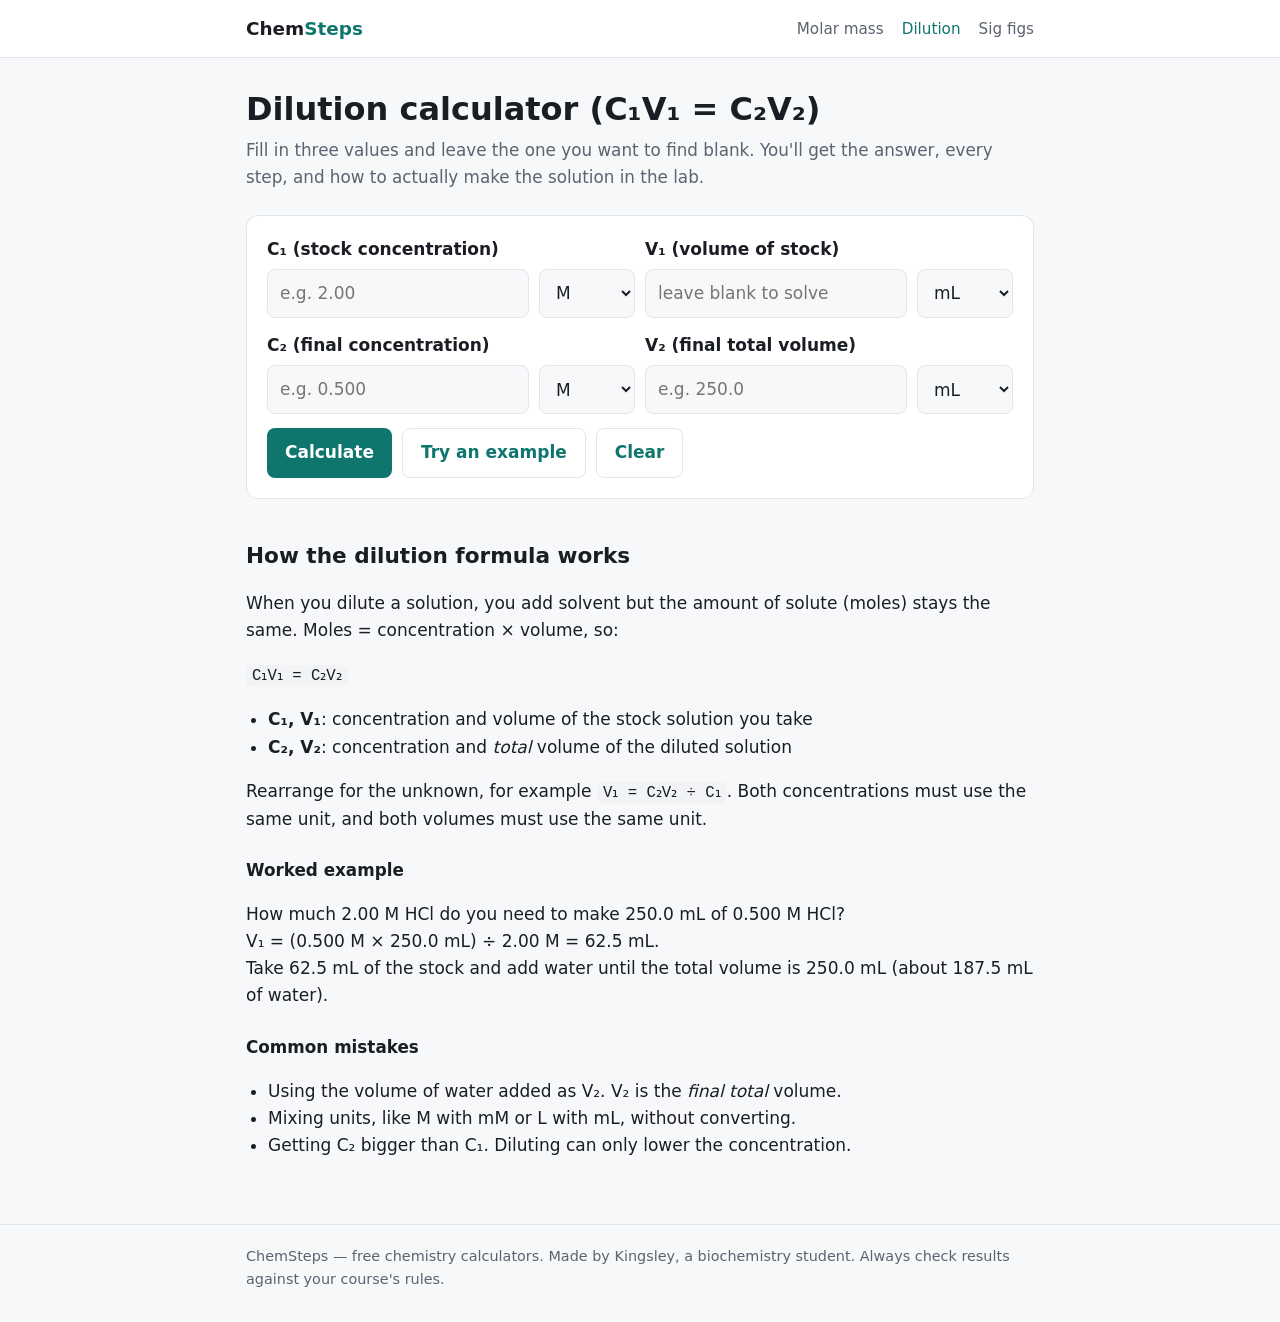
==== dilution.html @ 78b02cf8 "Add files via upload" ====
<!doctype html>
<html lang="en">
<head>
  <meta charset="utf-8">
  <meta name="viewport" content="width=device-width, initial-scale=1">
  <title>Dilution Calculator (C1V1 = C2V2) with Steps | ChemSteps</title>
  <meta name="description" content="Free dilution calculator for C1V1 = C2V2. Leave one value blank to solve for it. Shows every step, converts units (M, mM, µM, L, mL, µL) and tells you how much water to add.">
  <link rel="stylesheet" href="style.css">
</head>
<body>
  <header class="site-header">
    <div class="wrap">
      <a class="logo" href="./">Chem<span>Steps</span></a>
      <nav>
        <a href="molar-mass.html">Molar mass</a>
        <a href="dilution.html" aria-current="page">Dilution</a>
        <a href="sig-figs.html">Sig figs</a>
      </nav>
    </div>
  </header>

  <main class="wrap">
    <h1>Dilution calculator (C₁V₁ = C₂V₂)</h1>
    <p class="lead">Fill in three values and leave the one you want to find blank. You'll get the answer, every step, and how to actually make the solution in the lab.</p>

    <div class="card">
      <form id="dil-form" autocomplete="off">
        <div class="row" style="margin-bottom: 14px">
          <div>
            <label for="c1">C₁ (stock concentration)</label>
            <div class="row">
              <input type="text" id="c1" inputmode="decimal" placeholder="e.g. 2.00">
              <select id="c1u" class="unit" aria-label="C1 unit"></select>
            </div>
          </div>
          <div>
            <label for="v1">V₁ (volume of stock)</label>
            <div class="row">
              <input type="text" id="v1" inputmode="decimal" placeholder="leave blank to solve">
              <select id="v1u" class="unit" aria-label="V1 unit"></select>
            </div>
          </div>
        </div>
        <div class="row" style="margin-bottom: 14px">
          <div>
            <label for="c2">C₂ (final concentration)</label>
            <div class="row">
              <input type="text" id="c2" inputmode="decimal" placeholder="e.g. 0.500">
              <select id="c2u" class="unit" aria-label="C2 unit"></select>
            </div>
          </div>
          <div>
            <label for="v2">V₂ (final total volume)</label>
            <div class="row">
              <input type="text" id="v2" inputmode="decimal" placeholder="e.g. 250.0">
              <select id="v2u" class="unit" aria-label="V2 unit"></select>
            </div>
          </div>
        </div>
        <div class="row" style="gap: 10px">
          <button type="submit" style="flex: 0 0 auto">Calculate</button>
          <button type="button" class="secondary" id="example" style="flex: 0 0 auto">Try an example</button>
          <button type="button" class="secondary" id="clear" style="flex: 0 0 auto">Clear</button>
        </div>
      </form>
      <div id="dil-result" class="result" aria-live="polite"></div>
    </div>

    <section class="explain">
      <h2>How the dilution formula works</h2>
      <p>When you dilute a solution, you add solvent but the amount of solute (moles) stays the same. Moles = concentration × volume, so:</p>
      <p><span class="math">C₁V₁ = C₂V₂</span></p>
      <ul>
        <li><strong>C₁, V₁</strong>: concentration and volume of the stock solution you take</li>
        <li><strong>C₂, V₂</strong>: concentration and <em>total</em> volume of the diluted solution</li>
      </ul>
      <p>Rearrange for the unknown, for example <span class="math">V₁ = C₂V₂ ÷ C₁</span>. Both concentrations must use the same unit, and both volumes must use the same unit.</p>

      <h3>Worked example</h3>
      <p>How much 2.00 M HCl do you need to make 250.0 mL of 0.500 M HCl?<br>
      V₁ = (0.500 M × 250.0 mL) ÷ 2.00 M = 62.5 mL.<br>
      Take 62.5 mL of the stock and add water until the total volume is 250.0 mL (about 187.5 mL of water).</p>

      <h3>Common mistakes</h3>
      <ul>
        <li>Using the volume of water added as V₂. V₂ is the <em>final total</em> volume.</li>
        <li>Mixing units, like M with mM or L with mL, without converting.</li>
        <li>Getting C₂ bigger than C₁. Diluting can only lower the concentration.</li>
      </ul>
    </section>
  </main>

  <footer class="site-footer">
    <div class="wrap">
      ChemSteps — free chemistry calculators. Made by Kingsley, a biochemistry student. Always check results against your course's rules.
    </div>
  </footer>

  <script src="chem.js"></script>
  <script>
    const $ = (id) => document.getElementById(id);
    const { esc, plain, formatSigFigs } = Chem;

    const CONC = { "M": 1, "mM": 1e-3, "µM": 1e-6 };
    const VOL = { "L": 1, "mL": 1e-3, "µL": 1e-6 };
    const FIELDS = {
      c1: { label: "C₁", units: CONC, def: "M" },
      v1: { label: "V₁", units: VOL, def: "mL" },
      c2: { label: "C₂", units: CONC, def: "M" },
      v2: { label: "V₂", units: VOL, def: "mL" },
    };

    Object.entries(FIELDS).forEach(([id, f]) => {
      $(id + "u").innerHTML = Object.keys(f.units).map((u) => `<option${u === f.def ? " selected" : ""}>${u}</option>`).join("");
    });

    function solve() {
      const out = $("dil-result");
      const ids = Object.keys(FIELDS);
      const blank = ids.filter((id) => $(id).value.trim() === "");
      if (blank.length !== 1) {
        out.innerHTML = `<p class="error">Fill in exactly three values and leave one blank (the one you want to find).</p>`;
        return;
      }
      const unknown = blank[0];
      const known = {};
      for (const id of ids.filter((x) => x !== unknown)) {
        const info = Chem.countSigFigs($(id).value);
        if (!info || info.parsed.value <= 0) {
          out.innerHTML = `<p class="error">${FIELDS[id].label} must be a positive number.</p>`;
          return;
        }
        known[id] = { raw: $(id).value.trim(), unit: $(id + "u").value, value: info.parsed.value, sf: info.count };
      }

      // Convert each known value into the unit chosen for the unknown's partner type.
      const target = { conc: unknown.startsWith("c") ? $(unknown + "u").value : null, vol: unknown.startsWith("v") ? $(unknown + "u").value : null };
      // Pick a common unit for each pair: the unknown's unit if it's in that pair, else the first known's unit.
      const concUnit = target.conc || known.c1?.unit || known.c2.unit;
      const volUnit = target.vol || known.v1?.unit || known.v2.unit;
      const conversions = [];
      for (const [id, k] of Object.entries(known)) {
        const isConc = id.startsWith("c");
        const table = isConc ? CONC : VOL;
        const want = isConc ? concUnit : volUnit;
        k.conv = k.value * table[k.unit] / table[want];
        k.convUnit = want;
        k.display = k.unit === want ? esc(k.raw) : plain(k.conv); // keep the user's digits (2.00, not 2) when no conversion
        if (k.unit !== want) conversions.push(`${FIELDS[id].label} = ${esc(k.raw)} ${k.unit} = ${plain(k.conv)} ${want}`);
      }

      const sf = Math.min(...Object.values(known).map((k) => k.sf));
      const show = (id) => `${known[id].display} ${known[id].convUnit}`;
      let result, rearranged, substituted, unit;
      if (unknown === "c1") { result = known.c2.conv * known.v2.conv / known.v1.conv; rearranged = "C₁ = C₂V₂ ÷ V₁"; substituted = `C₁ = (${show("c2")} × ${show("v2")}) ÷ ${show("v1")}`; unit = concUnit; }
      if (unknown === "v1") { result = known.c2.conv * known.v2.conv / known.c1.conv; rearranged = "V₁ = C₂V₂ ÷ C₁"; substituted = `V₁ = (${show("c2")} × ${show("v2")}) ÷ ${show("c1")}`; unit = volUnit; }
      if (unknown === "c2") { result = known.c1.conv * known.v1.conv / known.v2.conv; rearranged = "C₂ = C₁V₁ ÷ V₂"; substituted = `C₂ = (${show("c1")} × ${show("v1")}) ÷ ${show("v2")}`; unit = concUnit; }
      if (unknown === "v2") { result = known.c1.conv * known.v1.conv / known.c2.conv; rearranged = "V₂ = C₁V₁ ÷ C₂"; substituted = `V₂ = (${show("c1")} × ${show("v1")}) ÷ ${show("c2")}`; unit = volUnit; }

      const answer = formatSigFigs(result, sf);
      const steps = [`Start with <span class="math">C₁V₁ = C₂V₂</span> and rearrange: <span class="math">${rearranged}</span>`];
      if (conversions.length) steps.push(`Convert to matching units:<span class="math math-block">${conversions.join("<br>")}</span>`);
      steps.push(`Substitute:<span class="math math-block">${substituted}<br>${FIELDS[unknown].label} = ${plain(result)} ${unit}</span>`);
      steps.push(`Round to ${sf} significant figure${sf === 1 ? "" : "s"} (the fewest in the values you entered): <strong>${FIELDS[unknown].label} = ${answer} ${unit}</strong>`);

      // Practical lab instructions and sanity checks, using values in a common volume unit.
      const c1 = unknown === "c1" ? result : known.c1.conv;
      const c2 = unknown === "c2" ? result : known.c2.conv;
      const v1 = unknown === "v1" ? result : known.v1.conv;
      const v2 = unknown === "v2" ? result : known.v2.conv;
      const txt = (id) => unknown === id ? answer : known[id].display;
      let note = "";
      if (c2 > c1 * (1 + 1e-9) || v1 > v2 * (1 + 1e-9)) {
        note = `<p class="error">Check your numbers: in a dilution the final concentration must be lower than the stock, and the final volume must be bigger than the stock volume.</p>`;
      } else {
        const water = v2 - v1;
        note = `<p><strong>In the lab:</strong> measure ${txt("v1")} ${volUnit} of the ${txt("c1")} ${concUnit} stock, then add solvent until the total volume is ${txt("v2")} ${volUnit} (about ${plain(water, 4)} ${volUnit} of solvent).</p>`;
      }

      out.innerHTML = `
        <p class="answer">${FIELDS[unknown].label} = ${answer} ${unit}</p>
        <ol class="steps">${steps.map((s) => `<li>${s}</li>`).join("")}</ol>
        ${note}`;
    }

    $("dil-form").addEventListener("submit", (e) => { e.preventDefault(); solve(); });
    $("example").addEventListener("click", () => {
      $("c1").value = "2.00"; $("c1u").value = "M";
      $("v1").value = ""; $("v1u").value = "mL";
      $("c2").value = "0.500"; $("c2u").value = "M";
      $("v2").value = "250.0"; $("v2u").value = "mL";
      solve();
    });
    $("clear").addEventListener("click", () => {
      ["c1", "v1", "c2", "v2"].forEach((id) => { $(id).value = ""; });
      $("dil-result").innerHTML = "";
    });
  </script>
</body>
</html>
---- style.css ----
:root {
  --bg: #f7f8fa;
  --surface: #ffffff;
  --text: #1a1d23;
  --muted: #5b6270;
  --border: #e2e5ea;
  --accent: #0f766e;
  --accent-soft: #e6f4f2;
  --accent-text: #ffffff;
  --sig: #0f766e;
  --sig-bg: #d5efeb;
  --error: #b42318;
  --error-bg: #fdecea;
  --code-bg: #f1f3f5;
  --radius: 12px;
}

@media (prefers-color-scheme: dark) {
  :root {
    --bg: #111418;
    --surface: #1a1e24;
    --text: #e8eaed;
    --muted: #9aa1ad;
    --border: #2c323b;
    --accent: #2dd4bf;
    --accent-soft: #15302d;
    --accent-text: #0b1513;
    --sig: #5eead4;
    --sig-bg: #164e47;
    --error: #ff8a80;
    --error-bg: #3a1d1b;
    --code-bg: #232830;
  }
}

* { box-sizing: border-box; }

body {
  margin: 0;
  background: var(--bg);
  color: var(--text);
  font-family: system-ui, -apple-system, "Segoe UI", Roboto, sans-serif;
  font-size: 17px;
  line-height: 1.6;
}

a { color: var(--accent); }

.site-header {
  background: var(--surface);
  border-bottom: 1px solid var(--border);
}
.site-header .wrap {
  display: flex;
  align-items: center;
  justify-content: space-between;
  gap: 16px;
  flex-wrap: wrap;
  padding-top: 14px;
  padding-bottom: 14px;
}
.logo {
  font-weight: 700;
  font-size: 1.15rem;
  color: var(--text);
  text-decoration: none;
}
.logo span { color: var(--accent); }
.site-header nav { display: flex; gap: 18px; flex-wrap: wrap; }
.site-header nav a {
  color: var(--muted);
  text-decoration: none;
  font-size: 0.95rem;
}
.site-header nav a:hover,
.site-header nav a[aria-current="page"] { color: var(--accent); }

.wrap {
  max-width: 820px;
  margin: 0 auto;
  padding-left: 16px;
  padding-right: 16px;
}

main { padding: 32px 0 48px; }

h1 { font-size: 2rem; line-height: 1.2; margin: 0 0 8px; }
h2 { font-size: 1.35rem; margin: 40px 0 10px; }
h3 { font-size: 1.05rem; margin: 24px 0 6px; }
.lead { color: var(--muted); margin: 0 0 24px; font-size: 1.05rem; }

.card {
  background: var(--surface);
  border: 1px solid var(--border);
  border-radius: var(--radius);
  padding: 20px;
}

label { display: block; font-weight: 600; margin-bottom: 6px; }
.hint { color: var(--muted); font-size: 0.9rem; margin-top: 6px; }

input[type="text"], select {
  font: inherit;
  color: var(--text);
  background: var(--bg);
  border: 1px solid var(--border);
  border-radius: 8px;
  padding: 10px 12px;
  width: 100%;
}
input[type="text"]:focus, select:focus {
  outline: 2px solid var(--accent);
  outline-offset: 1px;
  border-color: transparent;
}

.row { display: flex; gap: 10px; flex-wrap: wrap; }
.row > * { flex: 1 1 140px; }
.row .unit { flex: 0 0 96px; }

button {
  font: inherit;
  font-weight: 600;
  background: var(--accent);
  color: var(--accent-text);
  border: 0;
  border-radius: 8px;
  padding: 10px 18px;
  cursor: pointer;
}
button:hover { filter: brightness(1.08); }
button.secondary {
  background: transparent;
  color: var(--accent);
  border: 1px solid var(--border);
}

.examples { display: flex; gap: 8px; flex-wrap: wrap; margin-top: 10px; }
.examples button {
  background: var(--accent-soft);
  color: var(--accent);
  font-weight: 500;
  font-size: 0.9rem;
  padding: 4px 10px;
}

.result { margin-top: 20px; }
.result:empty { display: none; }
.answer {
  font-size: 1.6rem;
  font-weight: 700;
  margin: 0 0 4px;
  overflow-wrap: anywhere;
}
.answer small { font-size: 1rem; color: var(--muted); font-weight: 500; }

.error {
  background: var(--error-bg);
  color: var(--error);
  border-radius: 8px;
  padding: 10px 14px;
}

.steps { margin: 16px 0 0; padding-left: 22px; }
.steps li { margin-bottom: 10px; }
.math {
  font-family: ui-monospace, "SF Mono", Menlo, Consolas, monospace;
  background: var(--code-bg);
  border-radius: 6px;
  padding: 2px 6px;
  font-size: 0.92em;
  overflow-wrap: anywhere;
}
.math-block {
  display: block;
  padding: 8px 12px;
  margin-top: 6px;
}

.table-scroll { overflow-x: auto; margin-top: 12px; }
table { border-collapse: collapse; width: 100%; font-size: 0.95rem; }
th, td { text-align: left; padding: 8px 10px; border-bottom: 1px solid var(--border); white-space: nowrap; }
th { color: var(--muted); font-weight: 600; }
td.num, th.num { text-align: right; font-variant-numeric: tabular-nums; }
tfoot td { font-weight: 700; border-bottom: 0; }

.digits { font-family: ui-monospace, "SF Mono", Menlo, Consolas, monospace; font-size: 1.6rem; letter-spacing: 2px; }
.digits .sig { background: var(--sig-bg); color: var(--sig); border-radius: 4px; font-weight: 700; }
.digits .not { color: var(--muted); }

.tabs { display: flex; gap: 6px; margin-bottom: 16px; flex-wrap: wrap; }
.tabs button {
  background: transparent;
  color: var(--muted);
  border: 1px solid var(--border);
  font-weight: 500;
}
.tabs button[aria-selected="true"] { background: var(--accent); color: var(--accent-text); border-color: var(--accent); }

.tool-grid { display: grid; grid-template-columns: repeat(auto-fit, minmax(220px, 1fr)); gap: 14px; }
.tool-grid a { text-decoration: none; color: inherit; }
.tool-grid .card { height: 100%; transition: border-color 0.15s; }
.tool-grid a:hover .card { border-color: var(--accent); }
.tool-grid h2 { margin: 0 0 6px; font-size: 1.1rem; color: var(--accent); }
.tool-grid p { margin: 0; color: var(--muted); font-size: 0.95rem; }

.explain p, .explain li { color: var(--text); }
.explain ul, .explain ol { padding-left: 22px; }

.site-footer {
  border-top: 1px solid var(--border);
  color: var(--muted);
  font-size: 0.9rem;
  padding: 20px 0 32px;
}

@media (max-width: 520px) {
  h1 { font-size: 1.6rem; }
  .card { padding: 16px; }
}
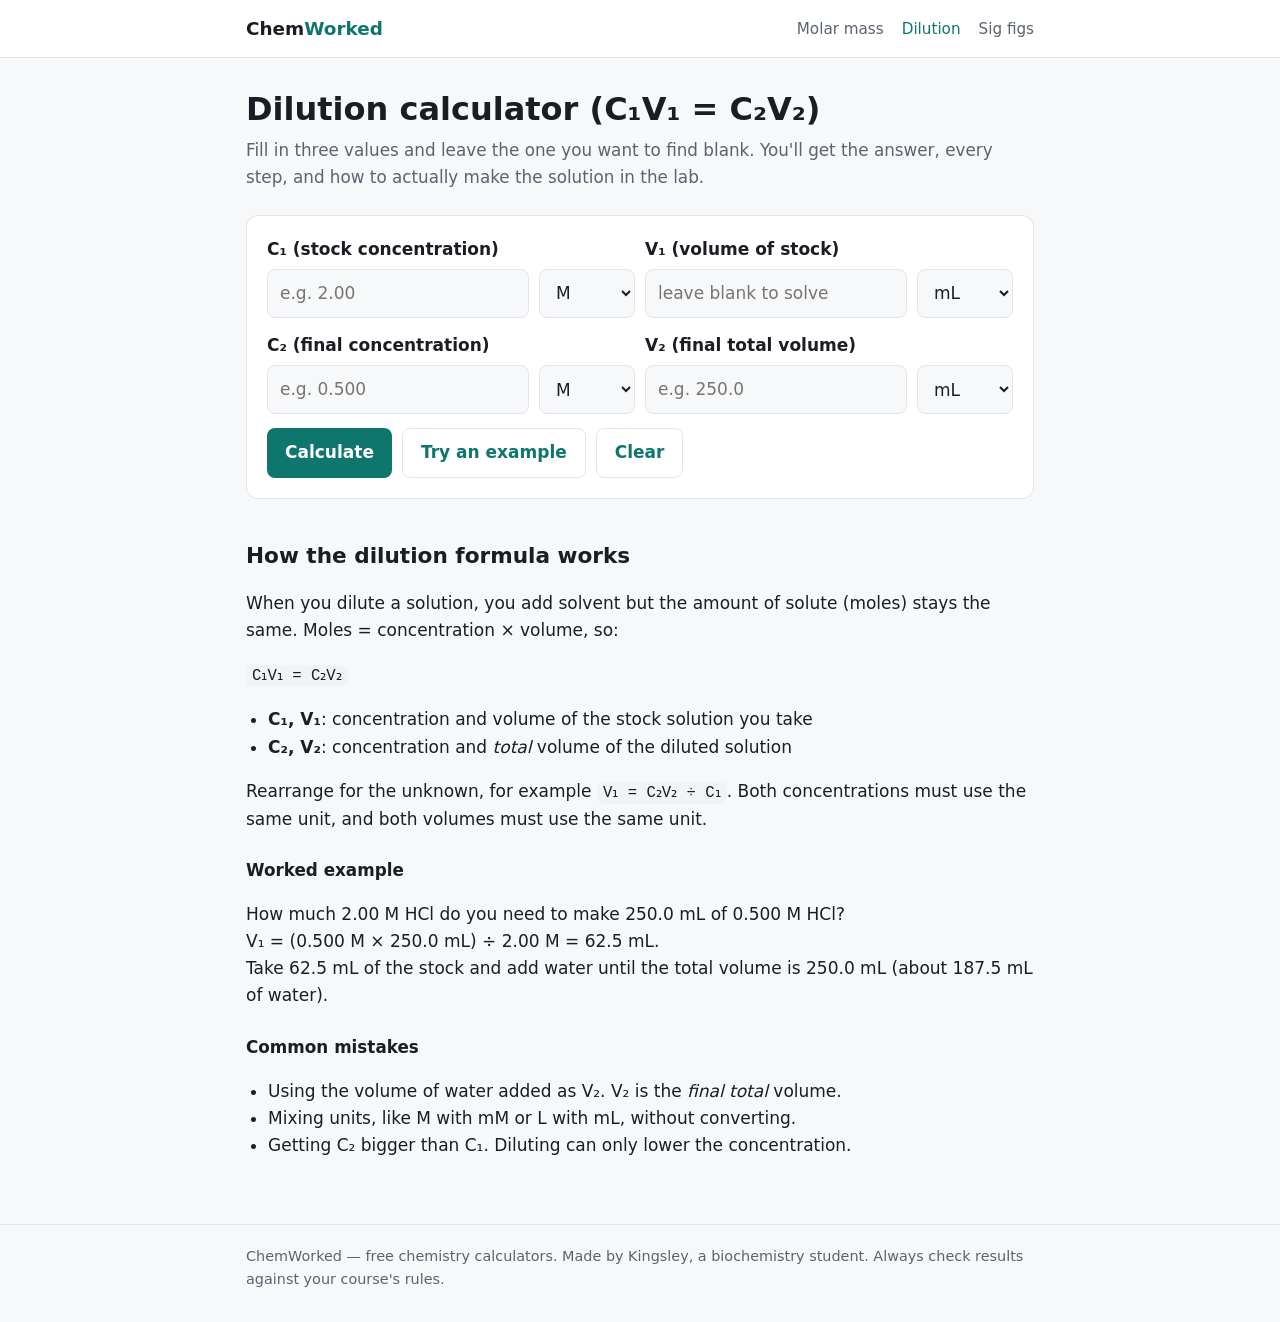
==== commit adf41dbb: "Add files via upload" ====
--- a/dilution.html
+++ b/dilution.html
@@ -3,14 +3,14 @@
 <head>
   <meta charset="utf-8">
   <meta name="viewport" content="width=device-width, initial-scale=1">
-  <title>Dilution Calculator (C1V1 = C2V2) with Steps | ChemSteps</title>
+  <title>Dilution Calculator (C1V1 = C2V2) with Steps | ChemWorked</title>
   <meta name="description" content="Free dilution calculator for C1V1 = C2V2. Leave one value blank to solve for it. Shows every step, converts units (M, mM, µM, L, mL, µL) and tells you how much water to add.">
   <link rel="stylesheet" href="style.css">
 </head>
 <body>
   <header class="site-header">
     <div class="wrap">
-      <a class="logo" href="./">Chem<span>Steps</span></a>
+      <a class="logo" href="./">Chem<span>Worked</span></a>
       <nav>
         <a href="molar-mass.html">Molar mass</a>
         <a href="dilution.html" aria-current="page">Dilution</a>
@@ -92,7 +92,7 @@
 
   <footer class="site-footer">
     <div class="wrap">
-      ChemSteps — free chemistry calculators. Made by Kingsley, a biochemistry student. Always check results against your course's rules.
+      ChemWorked — free chemistry calculators. Made by Kingsley, a biochemistry student. Always check results against your course's rules.
     </div>
   </footer>
 
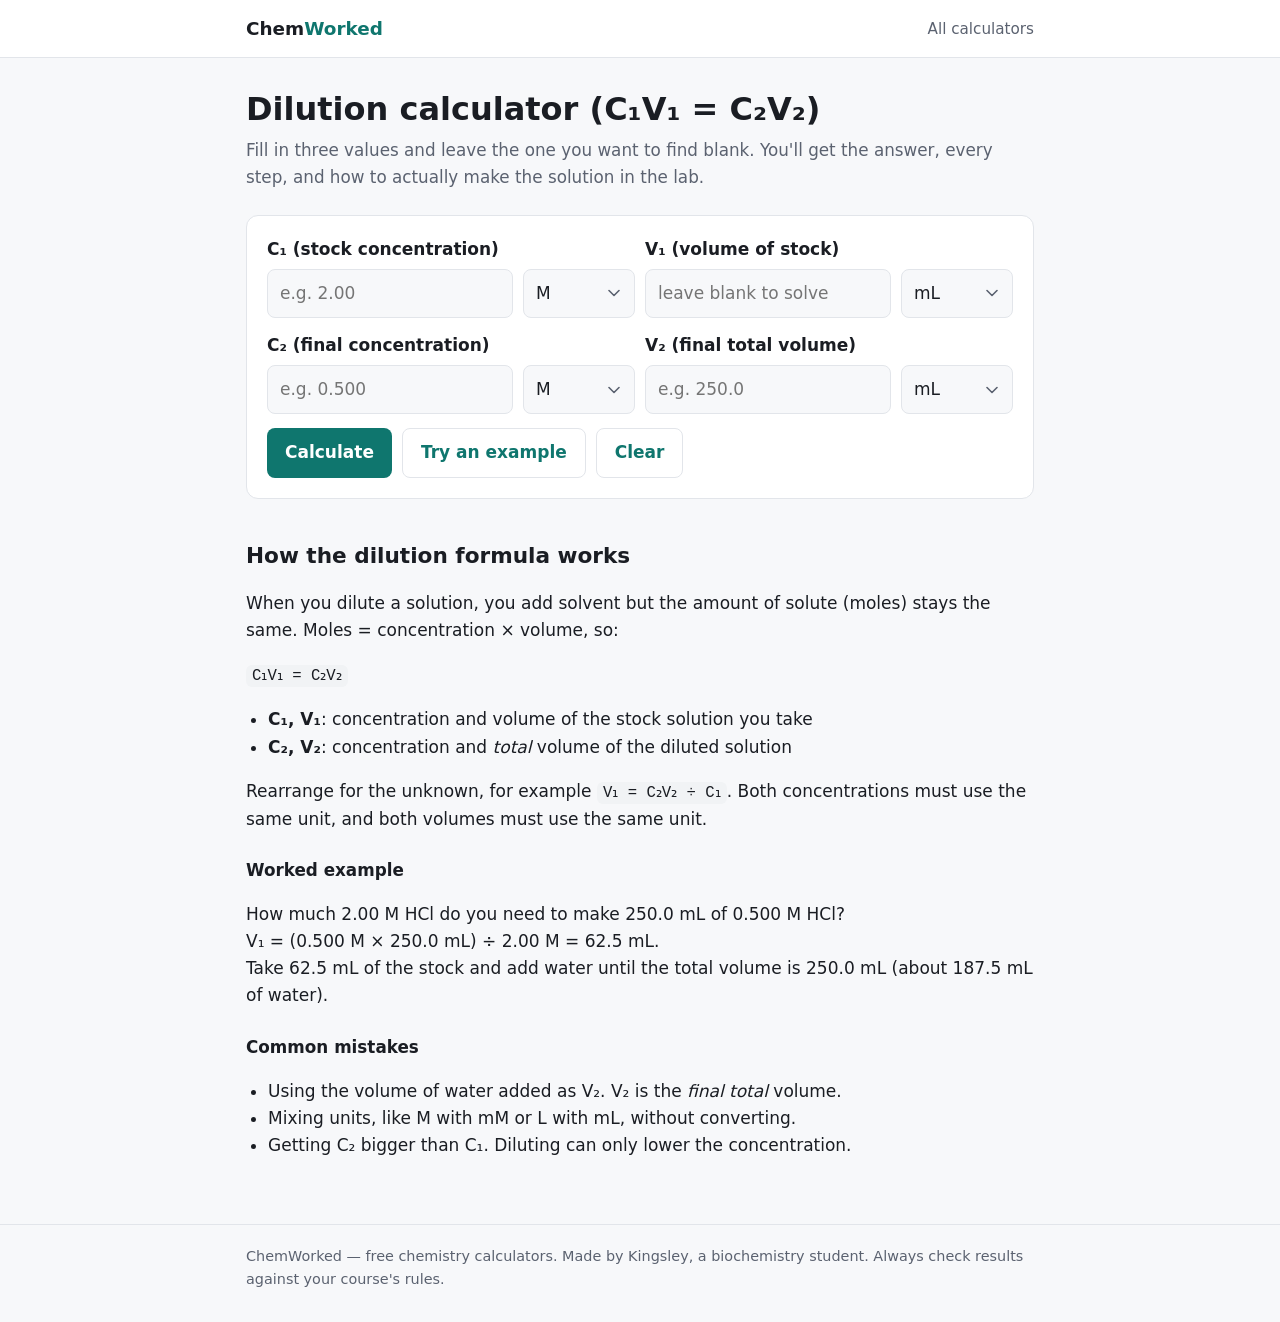
==== commit 6c6ce368: "Add files via upload" ====
--- a/dilution.html
+++ b/dilution.html
@@ -11,11 +11,7 @@
   <header class="site-header">
     <div class="wrap">
       <a class="logo" href="./">Chem<span>Worked</span></a>
-      <nav>
-        <a href="molar-mass.html">Molar mass</a>
-        <a href="dilution.html" aria-current="page">Dilution</a>
-        <a href="sig-figs.html">Sig figs</a>
-      </nav>
+      <nav><a href="./#tools">All calculators</a></nav>
     </div>
   </header>
 
--- a/style.css
+++ b/style.css
@@ -13,6 +13,7 @@
   --error-bg: #fdecea;
   --code-bg: #f1f3f5;
   --radius: 12px;
+  --chevron: url("data:image/svg+xml,%3Csvg xmlns='http://www.w3.org/2000/svg' width='12' height='8' viewBox='0 0 12 8'%3E%3Cpath d='M1 1.5l5 5 5-5' fill='none' stroke='%235b6270' stroke-width='1.6' stroke-linecap='round' stroke-linejoin='round'/%3E%3C/svg%3E");
 }
 
 @media (prefers-color-scheme: dark) {
@@ -30,6 +31,7 @@
     --error: #ff8a80;
     --error-bg: #3a1d1b;
     --code-bg: #232830;
+    --chevron: url("data:image/svg+xml,%3Csvg xmlns='http://www.w3.org/2000/svg' width='12' height='8' viewBox='0 0 12 8'%3E%3Cpath d='M1 1.5l5 5 5-5' fill='none' stroke='%239aa1ad' stroke-width='1.6' stroke-linecap='round' stroke-linejoin='round'/%3E%3C/svg%3E");
   }
 }
 
@@ -108,6 +110,18 @@
   padding: 10px 12px;
   width: 100%;
 }
+/* Custom dropdown arrow so it sits evenly inside the box instead of against the edge */
+select {
+  -webkit-appearance: none;
+  appearance: none;
+  background-image: var(--chevron);
+  background-repeat: no-repeat;
+  background-position: right 14px center;
+  background-size: 12px 8px;
+  padding-right: 38px;
+  cursor: pointer;
+}
+
 input[type="text"]:focus, select:focus {
   outline: 2px solid var(--accent);
   outline-offset: 1px;
@@ -116,7 +130,7 @@
 
 .row { display: flex; gap: 10px; flex-wrap: wrap; }
 .row > * { flex: 1 1 140px; }
-.row .unit { flex: 0 0 96px; }
+.row .unit { flex: 0 0 112px; }
 
 button {
   font: inherit;
@@ -218,3 +232,6 @@
   h1 { font-size: 1.6rem; }
   .card { padding: 16px; }
 }
+
+#tools h2 { margin: 28px 0 10px; font-size: 1.1rem; color: var(--muted); font-weight: 600; text-transform: uppercase; letter-spacing: 0.04em; }
+.tool-grid h3 { margin: 0 0 6px; font-size: 1.1rem; color: var(--accent); }
